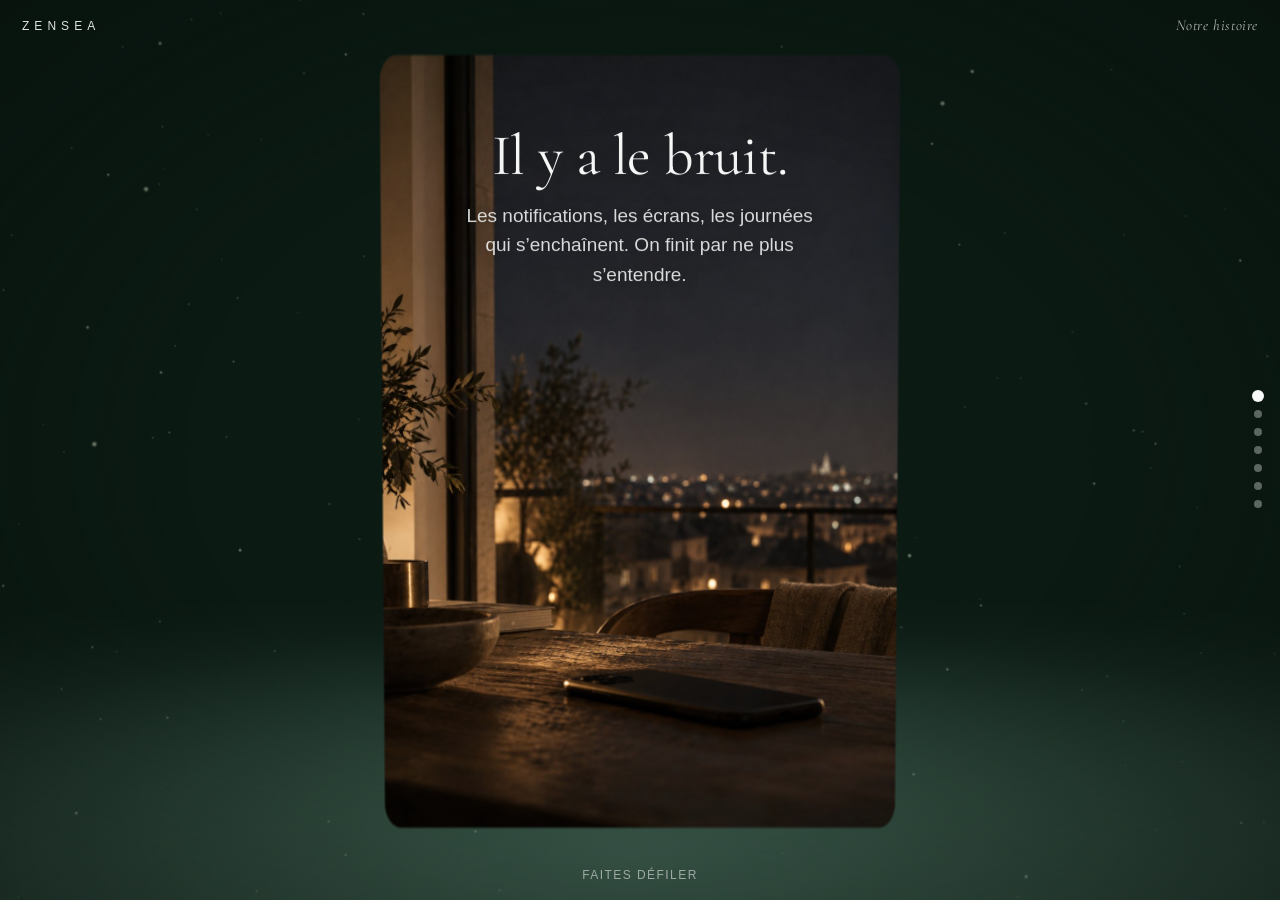
==== histoire/index.html @ bb3c5fad "Déploiement Pages — d730b00" ====
<!doctype html>
<html lang="fr">
<head>
  <meta charset="utf-8">
  <meta name="viewport" content="width=device-width, initial-scale=1, maximum-scale=1, user-scalable=no, viewport-fit=cover">
  <title>Zensea — Notre histoire</title>
  <meta name="description" content="Du bruit au silence : l'histoire de Zensea, des instruments vrais faits à la main.">
  <meta name="theme-color" content="#0b1a13">
  <link rel="preconnect" href="https://fonts.googleapis.com">
  <link rel="stylesheet" href="https://fonts.googleapis.com/css2?family=Cormorant+Garamond:ital,wght@0,400;0,500;1,400&display=swap">
  <script type="module" crossorigin src="../assets/histoire-DaEerzmM.js"></script>
  <link rel="modulepreload" crossorigin href="../assets/three.module-BkI3AWpe.js">
  <link rel="stylesheet" crossorigin href="../assets/histoire-Dy2eojkE.css">
</head>
<body>
  <canvas id="scene" aria-hidden="true"></canvas>
  <div class="grade" aria-hidden="true"></div>

  <header class="tete">
    <a class="tete__marque" href="https://zensea.fr">Zensea</a>
    <p class="tete__titre">Notre histoire</p>
  </header>

  <!-- Les chapitres : l'image est dans la scène 3D, le texte lévite ici. -->
  <main id="chapitres" class="chapitres">
    <section class="chapitre" data-zone="haut" data-image="./histoire-1.jpg">
      <h2>Il y a le bruit.</h2>
      <p>Les notifications, les écrans, les journées qui s’enchaînent. On finit par ne plus s’entendre.</p>
    </section>
    <section class="chapitre" data-zone="droite" data-image="./histoire-2.jpg">
      <h2>Puis un soir, un son.</h2>
      <p>Quelques notes, au loin. Rien d’autre. Et pendant une minute, plus rien ne presse.</p>
    </section>
    <section class="chapitre" data-zone="gauche" data-image="./histoire-3.jpg" data-coup="1">
      <h2>Neuf notes. Des milliers de coups de marteau.</h2>
      <p>Un handpan ne se fabrique pas, il se façonne. À la main, note après note, jusqu’à ce que l’acier chante juste.</p>
    </section>
    <section class="chapitre" data-zone="bas" data-image="./histoire-4.jpg">
      <h2>Acier, laiton, bois. Rien d’autre.</h2>
      <p>Pas de plastique, pas de raccourci. Des matières qui vieillissent bien et qui sonnent vrai.</p>
    </section>
    <section class="chapitre" data-zone="droite" data-image="./histoire-5.jpg">
      <h2>440 ou 432 Hz. Vous choisissez.</h2>
      <p>Chaque instrument est décrit tel qu’il est : matériaux, dimensions, notes, contenu du colis. Ce que vous lisez est ce que vous recevez.</p>
    </section>
    <section class="chapitre" data-zone="gauche" data-image="./histoire-6.jpg">
      <h2>Dix minutes par jour.</h2>
      <p>Pas besoin de savoir jouer. Il suffit de poser les mains, et la tête se pose avec.</p>
    </section>
    <section class="chapitre" data-zone="centre" data-image="./histoire-7.jpg">
      <h2>Des instruments vrais. Des réponses vraies.</h2>
      <p>Garantie 24 mois, service français qui répond, et un guide pour apprendre. Bienvenue chez Zensea.</p>
      <a class="btn" href="https://zensea.fr/collections/all">Découvrir les instruments <span aria-hidden="true">→</span></a>
    </section>
  </main>

  <nav class="points" aria-label="Chapitres"></nav>
  <p class="indice" id="indice">Faites défiler</p>

</body>
</html>
---- assets/histoire-Dy2eojkE.css ----
:root{--vert: #2e5e46;--nuit: #0b1a13;--papier: #f6f9f8;--brume: #dfeae4;--or: #d7c39a;--serif: "Cormorant Garamond", "Iowan Old Style", Palatino, Georgia, serif;--sans: -apple-system, BlinkMacSystemFont, "Segoe UI", Inter, Roboto, sans-serif}*{box-sizing:border-box}html,body{height:100%;margin:0}body{background:var(--nuit);color:var(--papier);font-family:var(--sans);overflow:hidden;-webkit-font-smoothing:antialiased;overscroll-behavior:none}[hidden]{display:none!important}#scene{position:fixed;inset:0;width:100%;height:100%;display:block}.grade{position:fixed;inset:0;z-index:2;pointer-events:none;background:radial-gradient(ellipse at 50% 50%,#0000 50%,#050c0873)}.tete{position:fixed;top:0;left:0;right:0;z-index:10;display:flex;justify-content:space-between;align-items:center;padding:max(18px,env(safe-area-inset-top)) 22px 0;pointer-events:none}.tete__marque{font:500 12px/1 var(--sans);letter-spacing:.42em;text-transform:uppercase;color:var(--papier);text-decoration:none;pointer-events:auto;opacity:.9}.tete__titre{margin:0;font:italic 400 15px/1 var(--serif);color:#f6f9f8b3;letter-spacing:.04em}.chapitres{position:fixed;inset:0;z-index:5;pointer-events:none}.chapitre{position:absolute;inset:0;display:flex;flex-direction:column;justify-content:center;padding:8vh 7vw;opacity:0;pointer-events:none}.chapitre h2,.chapitre p,.chapitre .btn{max-width:34ch;will-change:transform,opacity}.chapitre h2{margin:0 0 14px;font:400 clamp(30px,5.2vw,58px)/1.05 var(--serif);letter-spacing:-.01em;text-wrap:balance;text-shadow:0 2px 30px rgba(0,0,0,.45)}.chapitre p{margin:0;font-size:clamp(15px,1.6vw,19px);line-height:1.55;color:#f6f9f8db;text-shadow:0 1px 18px rgba(0,0,0,.5)}.chapitre .btn{display:inline-flex;gap:10px;align-items:center;margin-top:26px;padding:15px 24px;border-radius:999px;background:var(--papier);color:#16332a;text-decoration:none;font-weight:500;font-size:15px;pointer-events:auto;box-shadow:0 10px 30px #0000004d}.chapitre[data-zone=haut]{justify-content:flex-start;align-items:center;text-align:center;padding-top:14vh}.chapitre[data-zone=bas]{justify-content:flex-end;align-items:center;text-align:center;padding-bottom:12vh}.chapitre[data-zone=gauche]{align-items:flex-start;text-align:left}.chapitre[data-zone=droite]{align-items:flex-end;text-align:right}.chapitre[data-zone=centre]{align-items:center;text-align:center}.chapitre.is-on{opacity:1}.chapitre h2 .l{display:inline-block;opacity:0;transform:translateY(.35em) rotate(4deg);transition:opacity .5s,transform .7s cubic-bezier(.2,.7,.2,1)}.chapitre.is-on h2 .l{opacity:1;transform:none}.chapitre p,.chapitre .btn{opacity:0;transform:translateY(14px);transition:opacity .9s .5s,transform 1.1s .5s cubic-bezier(.2,.7,.2,1)}.chapitre.is-on p,.chapitre.is-on .btn{opacity:1;transform:none}.points{position:fixed;right:18px;top:50%;transform:translateY(-50%);z-index:10;display:flex;flex-direction:column;gap:10px}.points button{width:8px;height:8px;border-radius:50%;border:0;padding:0;background:#f6f9f859;cursor:pointer;transition:transform .3s,background .3s}.points button.is-on{background:var(--papier);transform:scale(1.5)}.indice{position:fixed;left:50%;bottom:max(18px,env(safe-area-inset-bottom));transform:translate(-50%);z-index:10;margin:0;font-size:12px;letter-spacing:.12em;text-transform:uppercase;color:#f6f9f88c;animation:souffle 2.4s ease-in-out infinite;transition:opacity .6s}@keyframes souffle{50%{transform:translate(-50%,-6px)}}@media(max-width:640px){.chapitre{padding:10vh 6vw}.chapitre[data-zone=gauche],.chapitre[data-zone=droite]{justify-content:flex-end;padding-bottom:14vh}}@media(prefers-reduced-motion:reduce){.indice{animation:none}}
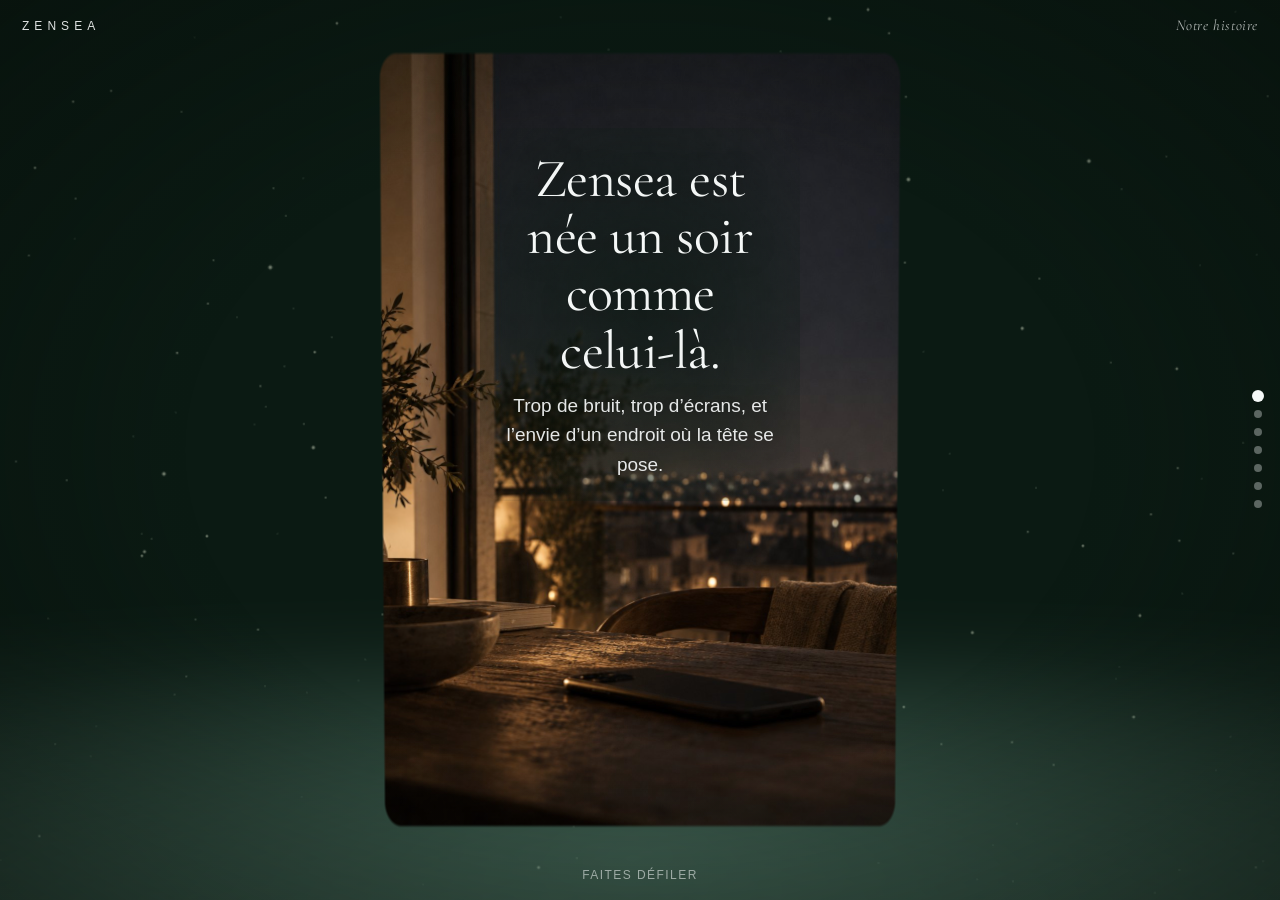
==== commit 2b180c60: "Déploiement Pages — 5576839" ====
--- a/histoire/index.html
+++ b/histoire/index.html
@@ -8,9 +8,9 @@
   <meta name="theme-color" content="#0b1a13">
   <link rel="preconnect" href="https://fonts.googleapis.com">
   <link rel="stylesheet" href="https://fonts.googleapis.com/css2?family=Cormorant+Garamond:ital,wght@0,400;0,500;1,400&display=swap">
-  <script type="module" crossorigin src="../assets/histoire-DaEerzmM.js"></script>
+  <script type="module" crossorigin src="../assets/histoire-7jbQAok6.js"></script>
   <link rel="modulepreload" crossorigin href="../assets/three.module-BkI3AWpe.js">
-  <link rel="stylesheet" crossorigin href="../assets/histoire-Dy2eojkE.css">
+  <link rel="stylesheet" crossorigin href="../assets/histoire-Ixj1PYES.css">
 </head>
 <body>
   <canvas id="scene" aria-hidden="true"></canvas>
@@ -23,35 +23,35 @@
 
   <!-- Les chapitres : l'image est dans la scène 3D, le texte lévite ici. -->
   <main id="chapitres" class="chapitres">
-    <section class="chapitre" data-zone="haut" data-image="./histoire-1.jpg">
-      <h2>Il y a le bruit.</h2>
-      <p>Les notifications, les écrans, les journées qui s’enchaînent. On finit par ne plus s’entendre.</p>
-    </section>
-    <section class="chapitre" data-zone="droite" data-image="./histoire-2.jpg">
-      <h2>Puis un soir, un son.</h2>
-      <p>Quelques notes, au loin. Rien d’autre. Et pendant une minute, plus rien ne presse.</p>
-    </section>
-    <section class="chapitre" data-zone="gauche" data-image="./histoire-3.jpg" data-coup="1">
-      <h2>Neuf notes. Des milliers de coups de marteau.</h2>
-      <p>Un handpan ne se fabrique pas, il se façonne. À la main, note après note, jusqu’à ce que l’acier chante juste.</p>
-    </section>
-    <section class="chapitre" data-zone="bas" data-image="./histoire-4.jpg">
+    <section class="chapitre" data-zone="haut" data-image="./histoire-1.jpg"><div class="bloc">
+      <h2>Zensea est née un soir comme celui-là.</h2>
+      <p>Trop de bruit, trop d’écrans, et l’envie d’un endroit où la tête se pose.</p>
+    </div></section>
+    <section class="chapitre" data-zone="droite" data-image="./histoire-2.jpg"><div class="bloc">
+      <h2>Puis, un soir, un handpan.</h2>
+      <p>Quelques notes au loin. Une minute où plus rien ne presse. On a voulu offrir ça.</p>
+    </div></section>
+    <section class="chapitre" data-zone="gauche" data-image="./histoire-3.jpg" data-coup="1"><div class="bloc">
+      <h2>Alors on est allés voir comment c’est fait.</h2>
+      <p>À la main, note après note, des milliers de coups de marteau. Zensea ne vendra jamais autre chose.</p>
+    </div></section>
+    <section class="chapitre" data-zone="bas" data-image="./histoire-4.jpg"><div class="bloc">
       <h2>Acier, laiton, bois. Rien d’autre.</h2>
-      <p>Pas de plastique, pas de raccourci. Des matières qui vieillissent bien et qui sonnent vrai.</p>
-    </section>
-    <section class="chapitre" data-zone="droite" data-image="./histoire-5.jpg">
-      <h2>440 ou 432 Hz. Vous choisissez.</h2>
-      <p>Chaque instrument est décrit tel qu’il est : matériaux, dimensions, notes, contenu du colis. Ce que vous lisez est ce que vous recevez.</p>
-    </section>
-    <section class="chapitre" data-zone="gauche" data-image="./histoire-6.jpg">
-      <h2>Dix minutes par jour.</h2>
-      <p>Pas besoin de savoir jouer. Il suffit de poser les mains, et la tête se pose avec.</p>
-    </section>
-    <section class="chapitre" data-zone="centre" data-image="./histoire-7.jpg">
-      <h2>Des instruments vrais. Des réponses vraies.</h2>
-      <p>Garantie 24 mois, service français qui répond, et un guide pour apprendre. Bienvenue chez Zensea.</p>
+      <p>On ne propose que ce qu’on garderait chez nous. Des matières vraies, qui sonnent vrai.</p>
+    </div></section>
+    <section class="chapitre" data-zone="droite" data-image="./histoire-5.jpg"><div class="bloc">
+      <h2>Et on a décidé de tout dire.</h2>
+      <p>440 ou 432 Hz, dimensions, notes, contenu du colis. Ce que vous lisez est ce que vous recevez.</p>
+    </div></section>
+    <section class="chapitre" data-zone="gauche" data-image="./histoire-6.jpg"><div class="bloc">
+      <h2>Pour que ça vous fasse ce que ça nous a fait.</h2>
+      <p>Dix minutes par jour. Pas besoin de savoir jouer : poser les mains suffit.</p>
+    </div></section>
+    <section class="chapitre" data-zone="centre" data-image="./histoire-7.jpg"><div class="bloc">
+      <h2>Zensea, aujourd’hui.</h2>
+      <p>Des instruments faits main, des réponses vraies, une garantie de 24 mois et un guide pour apprendre.</p>
       <a class="btn" href="https://zensea.fr/collections/all">Découvrir les instruments <span aria-hidden="true">→</span></a>
-    </section>
+    </div></section>
   </main>
 
   <nav class="points" aria-label="Chapitres"></nav>
--- a/assets/histoire-Ixj1PYES.css
+++ b/assets/histoire-Ixj1PYES.css
@@ -0,0 +1 @@
+:root{--vert: #2e5e46;--nuit: #0b1a13;--papier: #f6f9f8;--brume: #dfeae4;--or: #d7c39a;--serif: "Cormorant Garamond", "Iowan Old Style", Palatino, Georgia, serif;--sans: -apple-system, BlinkMacSystemFont, "Segoe UI", Inter, Roboto, sans-serif}*{box-sizing:border-box}html,body{height:100%;margin:0}body{background:var(--nuit);color:var(--papier);font-family:var(--sans);overflow:hidden;-webkit-font-smoothing:antialiased;overscroll-behavior:none}[hidden]{display:none!important}#scene{position:fixed;inset:0;width:100%;height:100%;display:block}.grade{position:fixed;inset:0;z-index:2;pointer-events:none;background:radial-gradient(ellipse at 50% 50%,#0000 50%,#050c0873)}.tete{position:fixed;top:0;left:0;right:0;z-index:10;display:flex;justify-content:space-between;align-items:center;padding:max(18px,env(safe-area-inset-top)) 22px 0;pointer-events:none}.tete__marque{font:500 12px/1 var(--sans);letter-spacing:.42em;text-transform:uppercase;color:var(--papier);text-decoration:none;pointer-events:auto;opacity:.9}.tete__titre{margin:0;font:italic 400 15px/1 var(--serif);color:#f6f9f8b3;letter-spacing:.04em}.chapitres{position:fixed;inset:0;z-index:5;pointer-events:none}.chapitre{position:absolute;inset:0;display:flex;flex-direction:column;justify-content:center;padding:8vh 7vw;opacity:0;pointer-events:none}.bloc{max-width:36ch;padding:22px 26px;border-radius:22px;background:radial-gradient(ellipse at 50% 50%,#0b1a139e,#0b1a1361 55%,#0b1a1300)}.chapitre h2,.chapitre p,.chapitre .btn{will-change:transform,opacity}.chapitre h2{margin:0 0 12px;font:400 clamp(28px,4.8vw,54px)/1.06 var(--serif);letter-spacing:-.01em;text-wrap:balance;text-shadow:0 2px 30px rgba(0,0,0,.45)}.chapitre p{margin:0;font-size:clamp(16px,1.6vw,19px);line-height:1.55;color:#f6f9f8eb;text-shadow:0 1px 18px rgba(0,0,0,.5)}.chapitre .btn{display:inline-flex;gap:10px;align-items:center;margin-top:26px;padding:15px 24px;border-radius:999px;background:var(--papier);color:#16332a;text-decoration:none;font-weight:500;font-size:15px;pointer-events:auto;box-shadow:0 10px 30px #0000004d}.chapitre[data-zone=haut]{justify-content:flex-start;align-items:center;text-align:center;padding-top:14vh}.chapitre[data-zone=bas]{justify-content:flex-end;align-items:center;text-align:center;padding-bottom:12vh}.chapitre[data-zone=gauche]{align-items:flex-start;text-align:left}.chapitre[data-zone=droite]{align-items:flex-end;text-align:right}.chapitre[data-zone=centre]{align-items:center;text-align:center}.chapitre.is-on{opacity:1}.chapitre h2 .l{display:inline-block;opacity:0;transform:translateY(.35em) rotate(4deg);transition:opacity .5s,transform .7s cubic-bezier(.2,.7,.2,1)}.chapitre.is-on h2 .l{opacity:1;transform:none}.chapitre p,.chapitre .btn{opacity:0;transform:translateY(14px);transition:opacity .9s .5s,transform 1.1s .5s cubic-bezier(.2,.7,.2,1)}.chapitre.is-on p,.chapitre.is-on .btn{opacity:1;transform:none}.points{position:fixed;right:18px;top:50%;transform:translateY(-50%);z-index:10;display:flex;flex-direction:column;gap:10px}.points button{width:8px;height:8px;border-radius:50%;border:0;padding:0;background:#f6f9f859;cursor:pointer;transition:transform .3s,background .3s}.points button.is-on{background:var(--papier);transform:scale(1.5)}.indice{position:fixed;left:50%;bottom:max(18px,env(safe-area-inset-bottom));transform:translate(-50%);z-index:10;margin:0;font-size:12px;letter-spacing:.12em;text-transform:uppercase;color:#f6f9f88c;animation:souffle 2.4s ease-in-out infinite;transition:opacity .6s}@keyframes souffle{50%{transform:translate(-50%,-6px)}}@media(max-width:640px),(max-aspect-ratio:4/5){.chapitre,.chapitre[data-zone]{justify-content:flex-end;align-items:center;text-align:center;padding:0 5vw calc(9vh + env(safe-area-inset-bottom))}.bloc{max-width:100%;padding:16px 14px;background:none}.chapitre h2{font-size:clamp(26px,7.4vw,34px);margin-bottom:8px}.chapitre p{font-size:16px;line-height:1.5}.points{right:12px}}@media(prefers-reduced-motion:reduce){.indice{animation:none}}
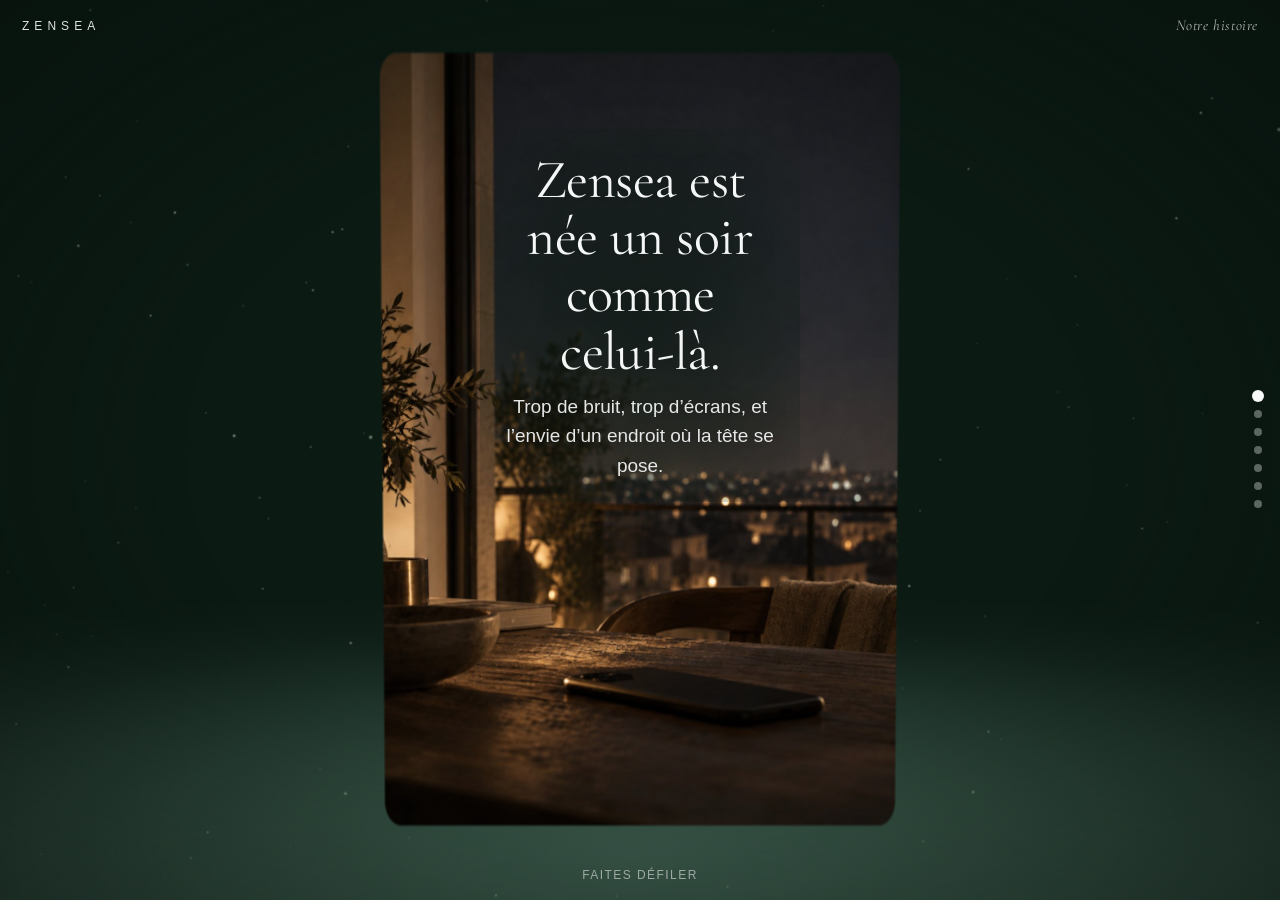
==== commit 440ea2f4: "Déploiement Pages — ed8702d" ====
--- a/histoire/index.html
+++ b/histoire/index.html
@@ -8,8 +8,8 @@
   <meta name="theme-color" content="#0b1a13">
   <link rel="preconnect" href="https://fonts.googleapis.com">
   <link rel="stylesheet" href="https://fonts.googleapis.com/css2?family=Cormorant+Garamond:ital,wght@0,400;0,500;1,400&display=swap">
-  <script type="module" crossorigin src="../assets/histoire-7jbQAok6.js"></script>
-  <link rel="modulepreload" crossorigin href="../assets/three.module-BkI3AWpe.js">
+  <script type="module" crossorigin src="../assets/histoire-y1bVI9RV.js"></script>
+  <link rel="modulepreload" crossorigin href="../assets/three.module-DcUqw2JH.js">
   <link rel="stylesheet" crossorigin href="../assets/histoire-Ixj1PYES.css">
 </head>
 <body>
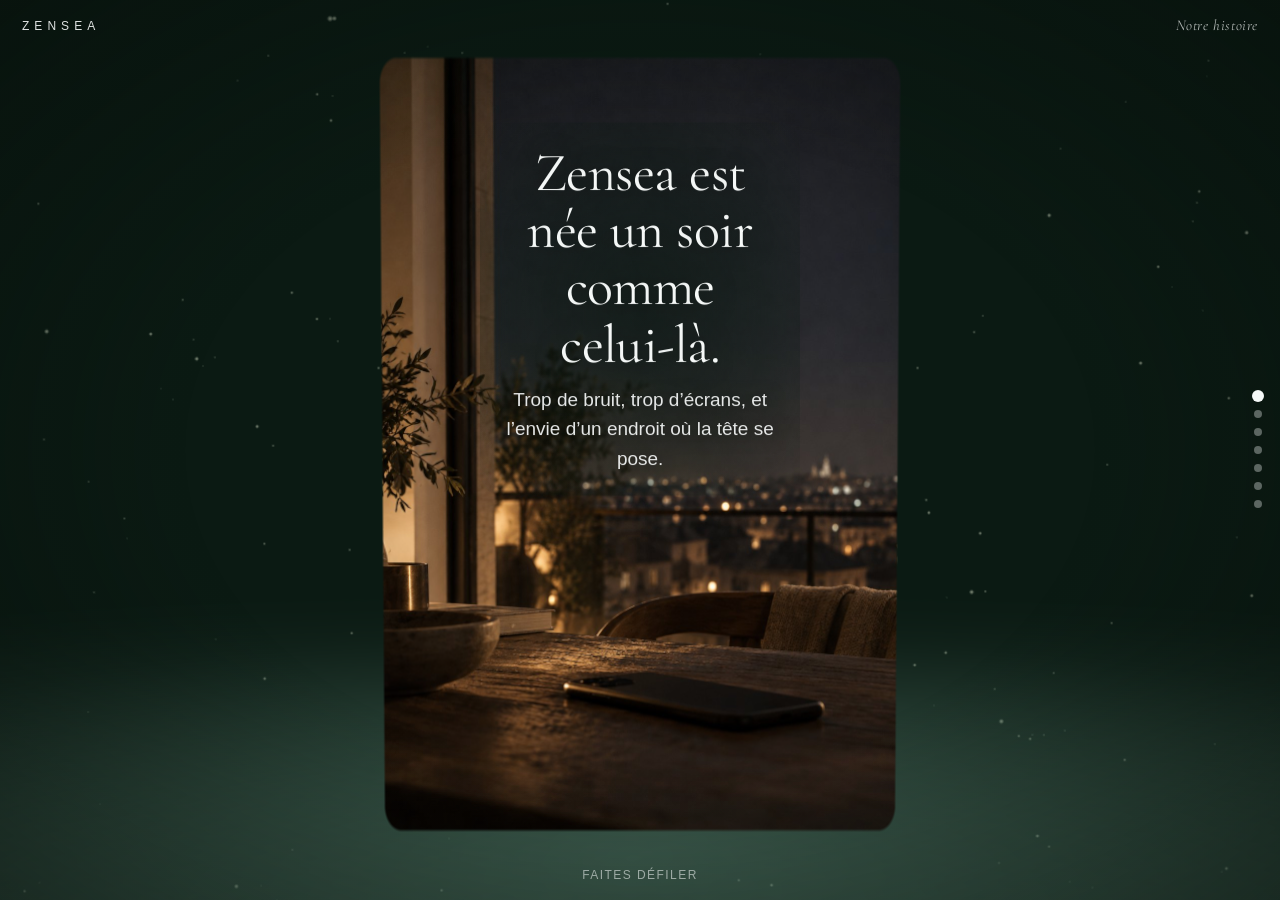
==== commit 267cbfe5: "Déploiement Pages — 07d1ace" ====
--- a/histoire/index.html
+++ b/histoire/index.html
@@ -8,8 +8,8 @@
   <meta name="theme-color" content="#0b1a13">
   <link rel="preconnect" href="https://fonts.googleapis.com">
   <link rel="stylesheet" href="https://fonts.googleapis.com/css2?family=Cormorant+Garamond:ital,wght@0,400;0,500;1,400&display=swap">
-  <script type="module" crossorigin src="../assets/histoire-y1bVI9RV.js"></script>
-  <link rel="modulepreload" crossorigin href="../assets/three.module-DcUqw2JH.js">
+  <script type="module" crossorigin src="../assets/histoire-BFhO0vlY.js"></script>
+  <link rel="modulepreload" crossorigin href="../assets/three.module-DVKZ--Do.js">
   <link rel="stylesheet" crossorigin href="../assets/histoire-Ixj1PYES.css">
 </head>
 <body>
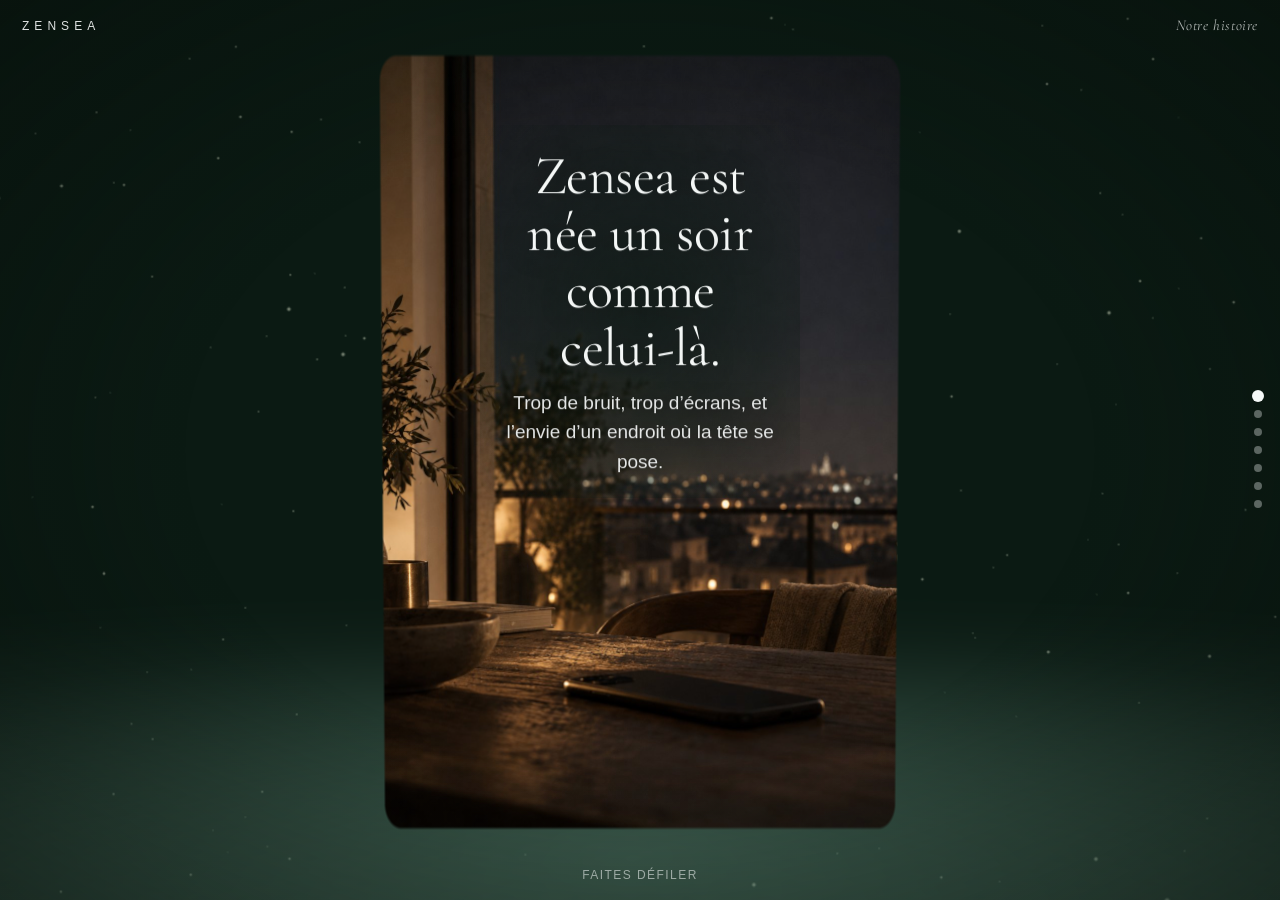
==== commit 408f0f58: "Déploiement Pages — 399c577" ====
--- a/histoire/index.html
+++ b/histoire/index.html
@@ -8,8 +8,8 @@
   <meta name="theme-color" content="#0b1a13">
   <link rel="preconnect" href="https://fonts.googleapis.com">
   <link rel="stylesheet" href="https://fonts.googleapis.com/css2?family=Cormorant+Garamond:ital,wght@0,400;0,500;1,400&display=swap">
-  <script type="module" crossorigin src="../assets/histoire-BFhO0vlY.js"></script>
-  <link rel="modulepreload" crossorigin href="../assets/three.module-DVKZ--Do.js">
+  <script type="module" crossorigin src="../assets/histoire-yD6EzVgm.js"></script>
+  <link rel="modulepreload" crossorigin href="../assets/three.module-BliCRAhF.js">
   <link rel="stylesheet" crossorigin href="../assets/histoire-Ixj1PYES.css">
 </head>
 <body>
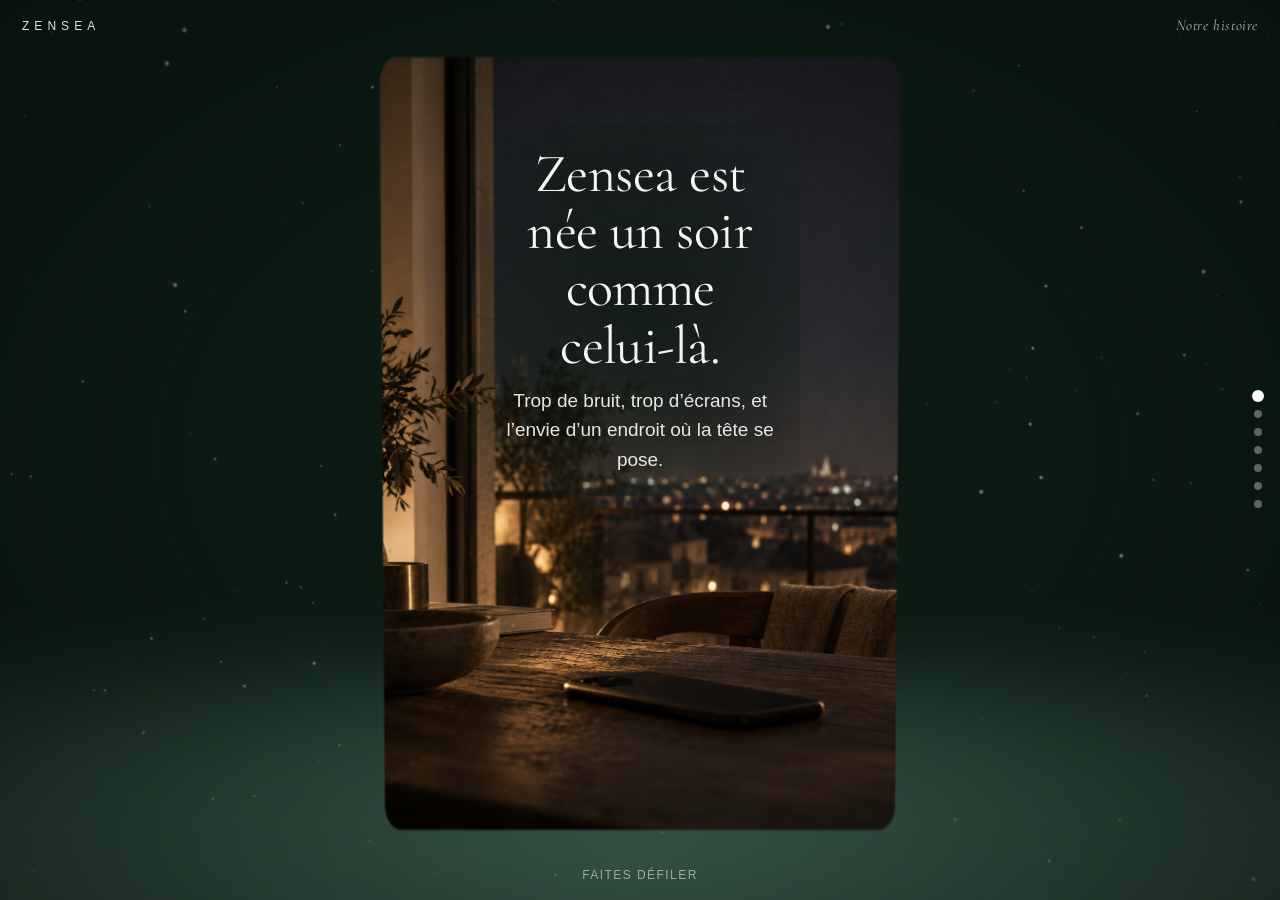
==== commit 48cc4d54: "Déploiement Pages — 9c5001f" ====
--- a/histoire/index.html
+++ b/histoire/index.html
@@ -8,8 +8,8 @@
   <meta name="theme-color" content="#0b1a13">
   <link rel="preconnect" href="https://fonts.googleapis.com">
   <link rel="stylesheet" href="https://fonts.googleapis.com/css2?family=Cormorant+Garamond:ital,wght@0,400;0,500;1,400&display=swap">
-  <script type="module" crossorigin src="../assets/histoire-yD6EzVgm.js"></script>
-  <link rel="modulepreload" crossorigin href="../assets/three.module-BliCRAhF.js">
+  <script type="module" crossorigin src="../assets/histoire-DcrKccJ5.js"></script>
+  <link rel="modulepreload" crossorigin href="../assets/three.module-CyLDF9qG.js">
   <link rel="stylesheet" crossorigin href="../assets/histoire-Ixj1PYES.css">
 </head>
 <body>
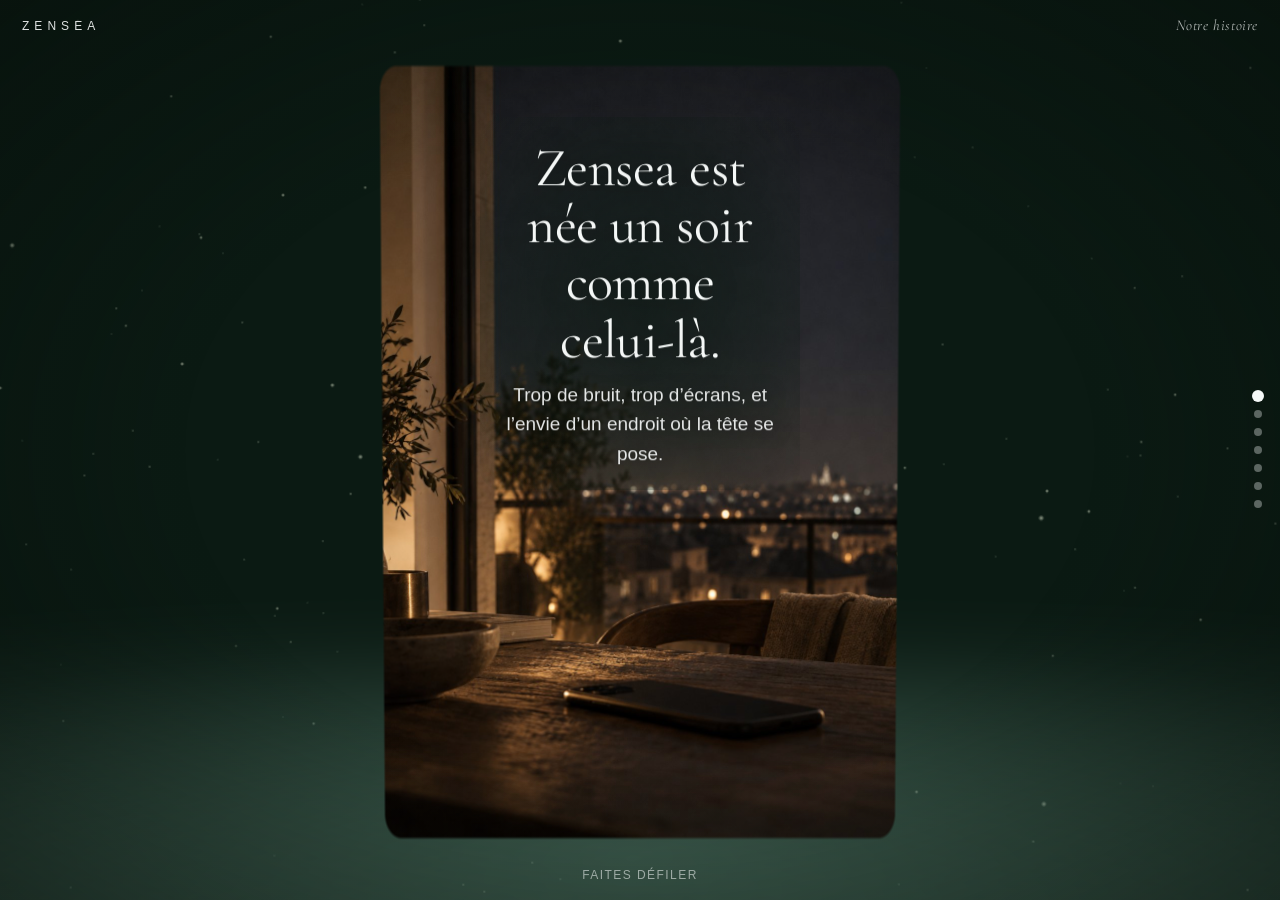
==== commit 54977850: "Déploiement Pages — 71b0e29" ====
--- a/histoire/index.html
+++ b/histoire/index.html
@@ -8,8 +8,8 @@
   <meta name="theme-color" content="#0b1a13">
   <link rel="preconnect" href="https://fonts.googleapis.com">
   <link rel="stylesheet" href="https://fonts.googleapis.com/css2?family=Cormorant+Garamond:ital,wght@0,400;0,500;1,400&display=swap">
-  <script type="module" crossorigin src="../assets/histoire-DcrKccJ5.js"></script>
-  <link rel="modulepreload" crossorigin href="../assets/three.module-CyLDF9qG.js">
+  <script type="module" crossorigin src="../assets/histoire-Bgw63XQF.js"></script>
+  <link rel="modulepreload" crossorigin href="../assets/three.module-Bi10bcu1.js">
   <link rel="stylesheet" crossorigin href="../assets/histoire-Ixj1PYES.css">
 </head>
 <body>
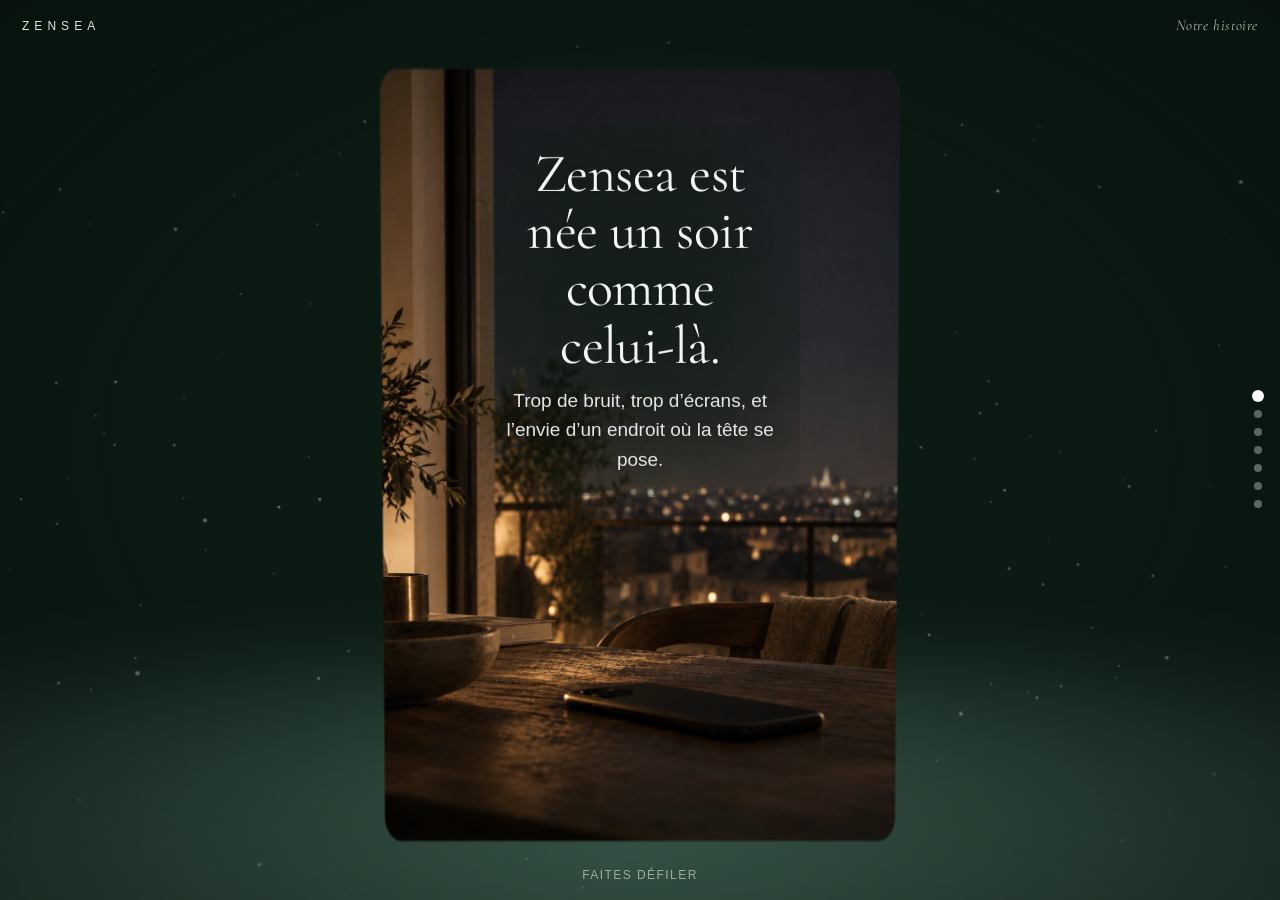
==== commit 5b395971: "Déploiement Pages — fdc47f0" ====
--- a/histoire/index.html
+++ b/histoire/index.html
@@ -8,8 +8,8 @@
   <meta name="theme-color" content="#0b1a13">
   <link rel="preconnect" href="https://fonts.googleapis.com">
   <link rel="stylesheet" href="https://fonts.googleapis.com/css2?family=Cormorant+Garamond:ital,wght@0,400;0,500;1,400&display=swap">
-  <script type="module" crossorigin src="../assets/histoire-Bgw63XQF.js"></script>
-  <link rel="modulepreload" crossorigin href="../assets/three.module-Bi10bcu1.js">
+  <script type="module" crossorigin src="../assets/histoire-mbFN4qK1.js"></script>
+  <link rel="modulepreload" crossorigin href="../assets/three.module-DRLB9TDx.js">
   <link rel="stylesheet" crossorigin href="../assets/histoire-Ixj1PYES.css">
 </head>
 <body>
